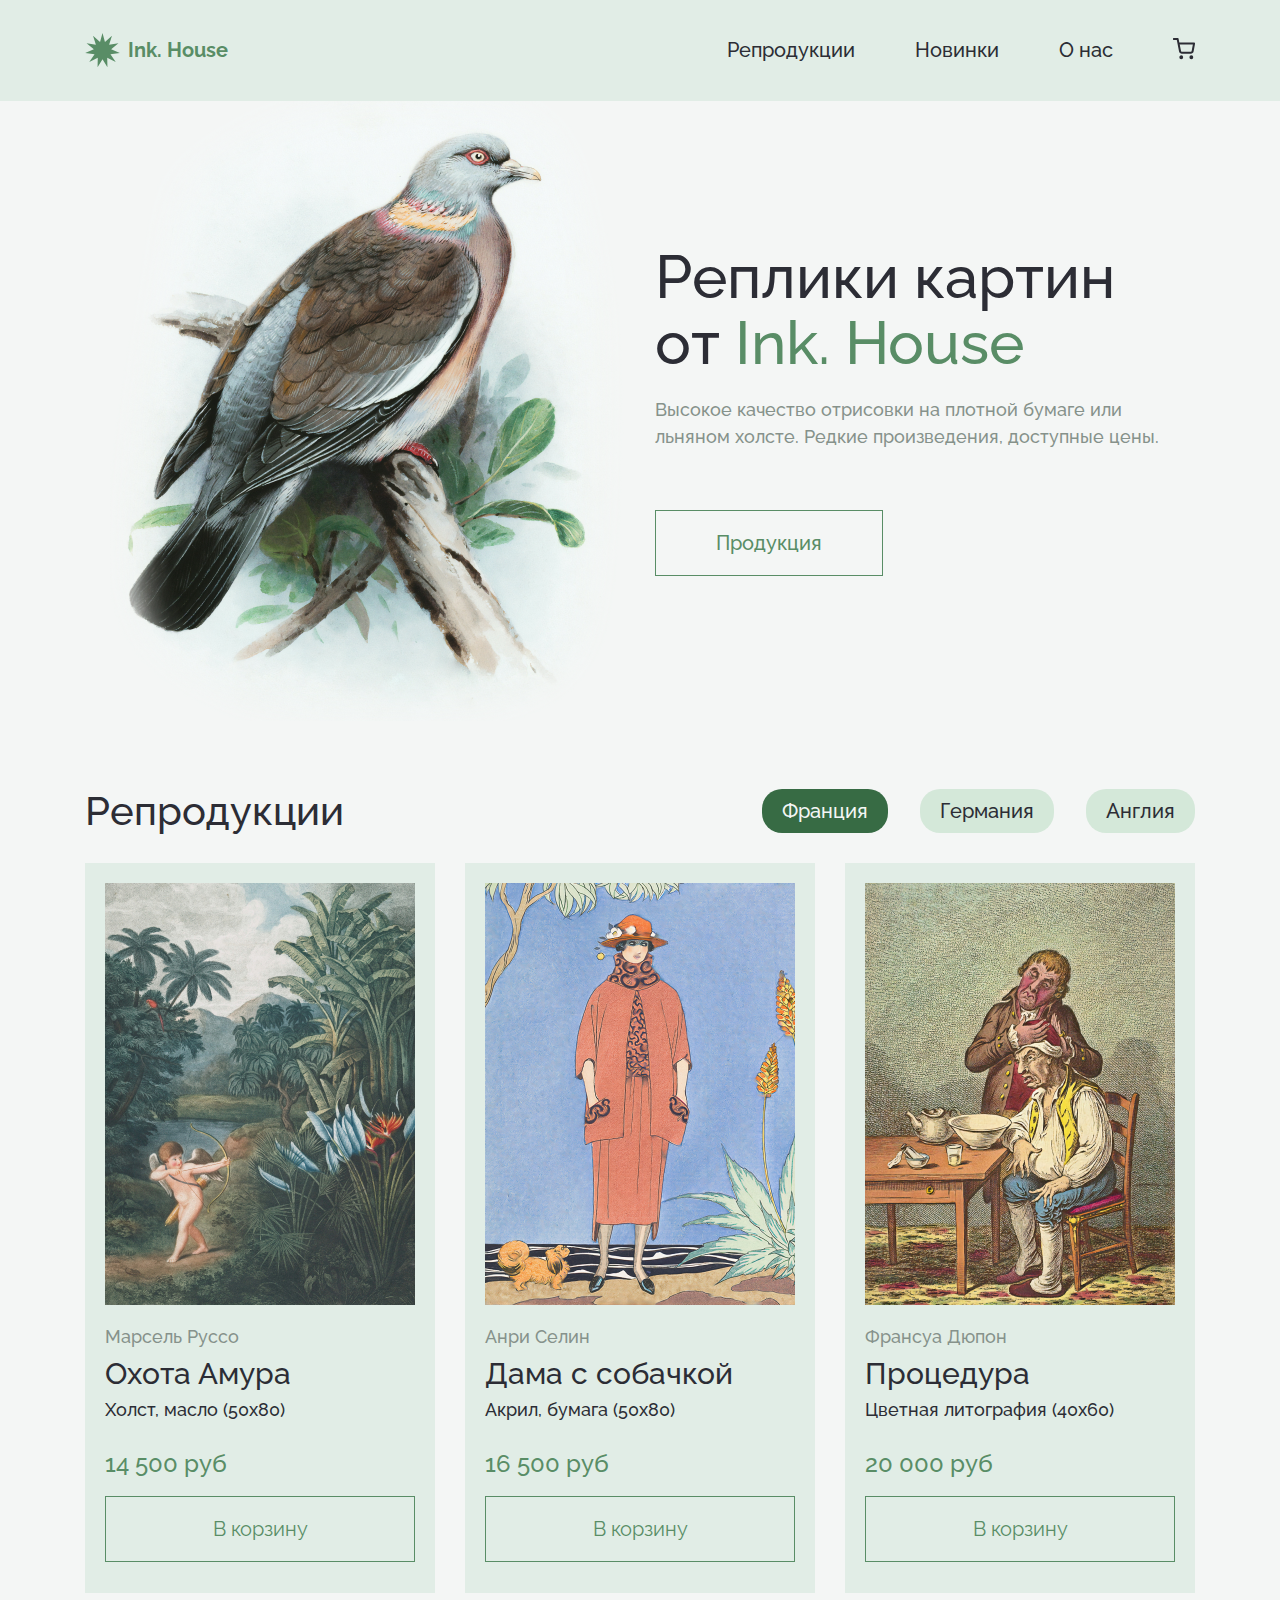
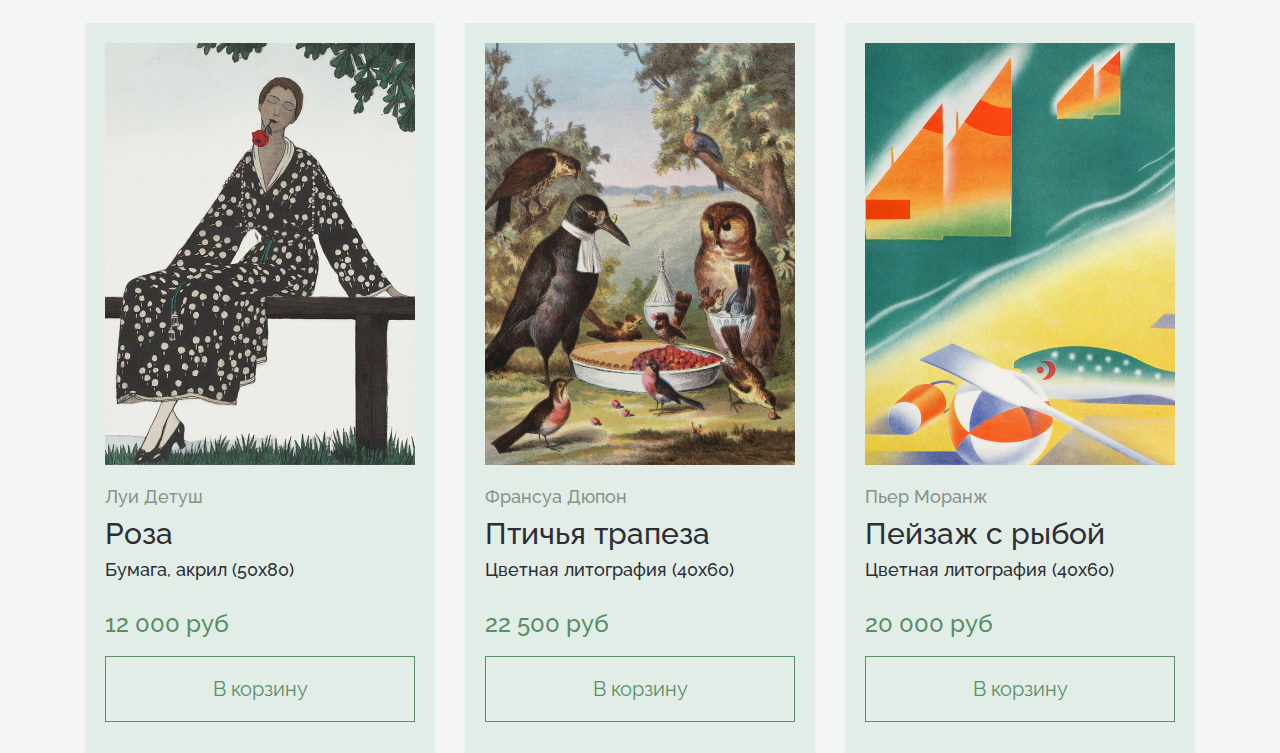
==== ink-house/index.html @ a447dfae "add new site w header, section hero and section paint" ====
<!DOCTYPE html>
<html lang="en">

<head>
	<meta charset="UTF-8">
	<meta name="viewport" content="width=device-width, initial-scale=1.0">
	<link rel="preconnect" href="https://fonts.googleapis.com">
	<link rel="preconnect" href="https://fonts.gstatic.com" crossorigin>
	<link href="https://fonts.googleapis.com/css2?family=Raleway:wght@500;700&display=swap" rel="stylesheet">
	<link rel="stylesheet" href="style.css">
	<title>Ink House</title>
</head>

<body>
	<header class="header">
		<div class="container">
			<div class="header__inner">
				<a class="header__logo" href="#">
					<img class='logo-img' src="./img/logo.svg" alt="logo">
					<span class='logo-text'>Ink. House</span>
				</a>
				<nav class="header__nav">
					<ul class="header__menu">
						<li class="header__item"><a class='header__link' href="#">Репродукции</a></li>
						<li class="header__item"><a class='header__link' href="#">Новинки</a></li>
						<li class="header__item"><a class='header__link' href="#">О нас</a></li>
						<li class="header__item"><a class='header__link' href="#"><img src="./img/cart.svg" alt="cart"></a></li>
					</ul>
				</nav>
			</div>
		</div>
	</header>
	<main class="main">
		<section class="hero">
			<div class="container">
				<div class="hero__inner">
					<img src="./img/bird.png" alt="hero__bird">
					<div class="hero__information">
						<h1 class="hero__title main-title">
							Реплики картин <br> от <span>Ink. House</span>
						</h1>
						<p class="hero__text">Высокое качество отрисовки на плотной бумаге или льняном холсте. Редкие произведения,
							доступные цены.</p>
						<button class="hero__button button">
							Продукция
						</button>
					</div>
				</div>
			</div>
		</section>
		<section class="paint">
			<div class="container">
				<div class="paint__inner">
					<div class="paint__top">
						<h3 class="paint_title title">Репродукции</h3>
						<div class="paint__btns">
							<button class="paint__btn paint__btn--active">Франция</button><button
								class="paint__btn">Германия</button><button class="paint__btn">Англия</button>
						</div>
					</div>
					<div class="paint__cards">
						<div class="card">
							<img class="card-img" src="./img/card-1.jpg" alt="card-1">
							<p class="card__author">Марсель Руссо</p>
							<p class="card__name">
								Охота Амура
							</p>
							<p class="card__desc">
								Холст, масло (50х80)
							</p>
							<p class="card__price">
								14 500 руб
							</p>
							<button class="button card__btn">
								В корзину
							</button>
						</div>
						<div class="card">
							<img class="card-img" src="./img/card-2.jpg" alt="card-2">
							<p class="card__author">Анри Селин</p>
							<p class="card__name">
								Дама с собачкой
							</p>
							<p class="card__desc">
								Акрил, бумага (50х80)
							</p>
							<p class="card__price">
								16 500 руб
							</p>
							<button class="button card__btn">
								В корзину
							</button>
						</div>
						<div class="card">
							<img class="card-img" src="./img/card-3.jpg" alt="card-3">
							<p class="card__author">Франсуа Дюпон</p>
							<p class="card__name">
								Процедура
							</p>
							<p class="card__desc">
								Цветная литография (40х60)
							</p>
							<p class="card__price">
								20 000 руб
							</p>
							<button class="button card__btn">
								В корзину
							</button>
						</div>
						<div class="card">
							<img class="card-img" src="./img/card-4.jpg" alt="card-4">
							<p class="card__author">Луи Детуш</p>
							<p class="card__name">
								Роза
							</p>
							<p class="card__desc">
								Бумага, акрил (50х80)
							</p>
							<p class="card__price">
								12 000 руб
							</p>
							<button class="button card__btn">
								В корзину
							</button>
						</div>
						<div class="card">
							<img class="card-img" src="./img/card-5.jpg" alt="card-5">
							<p class="card__author">Франсуа Дюпон</p>
							<p class="card__name">
								Птичья трапеза
							</p>
							<p class="card__desc">
								Цветная литография (40х60)
							</p>
							<p class="card__price">
								22 500 руб
							</p>
							<button class="button card__btn">
								В корзину
							</button>
						</div>
						<div class="card">
							<img class="card-img" src="./img/card-6.jpg" alt="card-6">
							<p class="card__author">Пьер Моранж</p>
							<p class="card__name">
								Пейзаж с рыбой
							</p>
							<p class="card__desc">
								Цветная литография (40х60)
							</p>
							<p class="card__price">
								20 000 руб
							</p>
							<button class="button card__btn">
								В корзину
							</button>
						</div>
					</div>
				</div>
			</div>
		</section>
	</main>
</body>

</html>
---- ink-house/style.css ----
html {
	box-sizing: border-box;
}

*,
*::after,
*::before {
	box-sizing: inherit;
	margin: 0;
	padding: 0;
}

ul {
	list-style-type: none;
}

a {
	text-decoration: none;
	color: inherit;
}

body {
	font-family: 'Raleway', sans-serif;
	font-weight: 500;
	font-size: 18px;
	line-height: 24px;
	color: #2c2d35;
}

html,
body {
	height: 100%;
}

.button {
	padding: 20px 60px;
	border: 1px solid #598d66;
	background-color: transparent;
	color: #598d66;
	cursor: pointer;
	font-family: 'Raleway', sans-serif;
}

.title {
	font-size: 40px;
	line-height: 44px;
	font-weight: 500;
}

.container {
	max-width: 1160px;
	margin: 0 auto;
	padding: 0 10px;
}

.header {
	background-color: #e1ede6;
}
.header__inner {
	display: flex;
	justify-content: space-between;
	padding-top: 38px;
	padding-bottom: 33px;
	padding-left: 15px;
	padding-right: 15px;
	font-size: 20px;
}
.header__logo {
	display: flex;
	align-items: top;
	color: #598d66;
	gap: 8px;
	font-weight: 700;
}

.logo-img {
	margin-top: -5px;
}
.header__menu {
	display: flex;
	gap: 60px;
}
.hero {
	background-color: #f4f6f5;
	padding-bottom: 68px;
}
.hero__inner {
	display: flex;
	padding: 0 15px;
	gap: 30px;
}

.hero__information {
	padding-top: 143px;
}

.main-title {
	color: #2c2d35;
	font-family: Raleway;
	font-size: 60px;
	font-style: normal;
	font-weight: 500;
	line-height: 110%;
	margin-bottom: 20px;
}
.main-title span {
	color: #598d66;
	font-family: Raleway;
	font-size: 60px;
	font-style: normal;
	font-weight: 500;
	line-height: 110%;
}
.hero__text {
	color: #86928b;
	font-family: Raleway;
	font-size: 18px;
	font-style: normal;
	font-weight: 500;
	line-height: 150%;
	margin-bottom: 60px;
}
.hero__button {
	font-size: 20px;
	font-style: normal;
	font-weight: 500;
}
.paint {
	background-color: #f4f6f5;
}

.paint__inner {
	padding-left: 15px;
	padding-right: 15px;
}

.paint__top {
	display: flex;
	justify-content: space-between;
	margin-bottom: 30px;
}
.paint__btns {
	display: flex;
	gap: 32px;
}

.paint__btn {
	font-family: 'Raleway', sans-serif;
	border-radius: 20px;
	background: #d4e8d9;
	padding: 10px 20px;
	border: none;
	color: #2c2d35;
	font-size: 20px;
	font-style: normal;
	font-weight: 500;
	cursor: pointer;
}

.paint__btn--active {
	background-color: #376b44;
	color: #f4f6f5;
}

.card {
	background-color: #e1ede6;
	width: 350px;
	height: 730px;
	padding: 20px;
}

.card-img {
	margin-bottom: 14px;
}

.card__author {
	color: #86928b;
	font-size: 18px;
	font-weight: 500;
	margin-bottom: 13px;
}

.card__name {
	color: #2c2d35;
	font-size: 30px;
	font-weight: 500;
	margin-bottom: 12px;
}

.card__desc {
	color: #2c2d35;
	font-size: 18px;
	font-weight: 500;
	margin-bottom: 30px;
}

.card__price {
	color: #598d66;
	font-size: 24px;
	font-weight: 500;
	margin-bottom: 20px;
}

.card__btn {
	width: 100%;
	font-family: Raleway;
	font-size: 20px;
}

.paint__cards {
	display: grid;
	grid-template-columns: repeat(3, 1fr);
	gap: 30px;
}
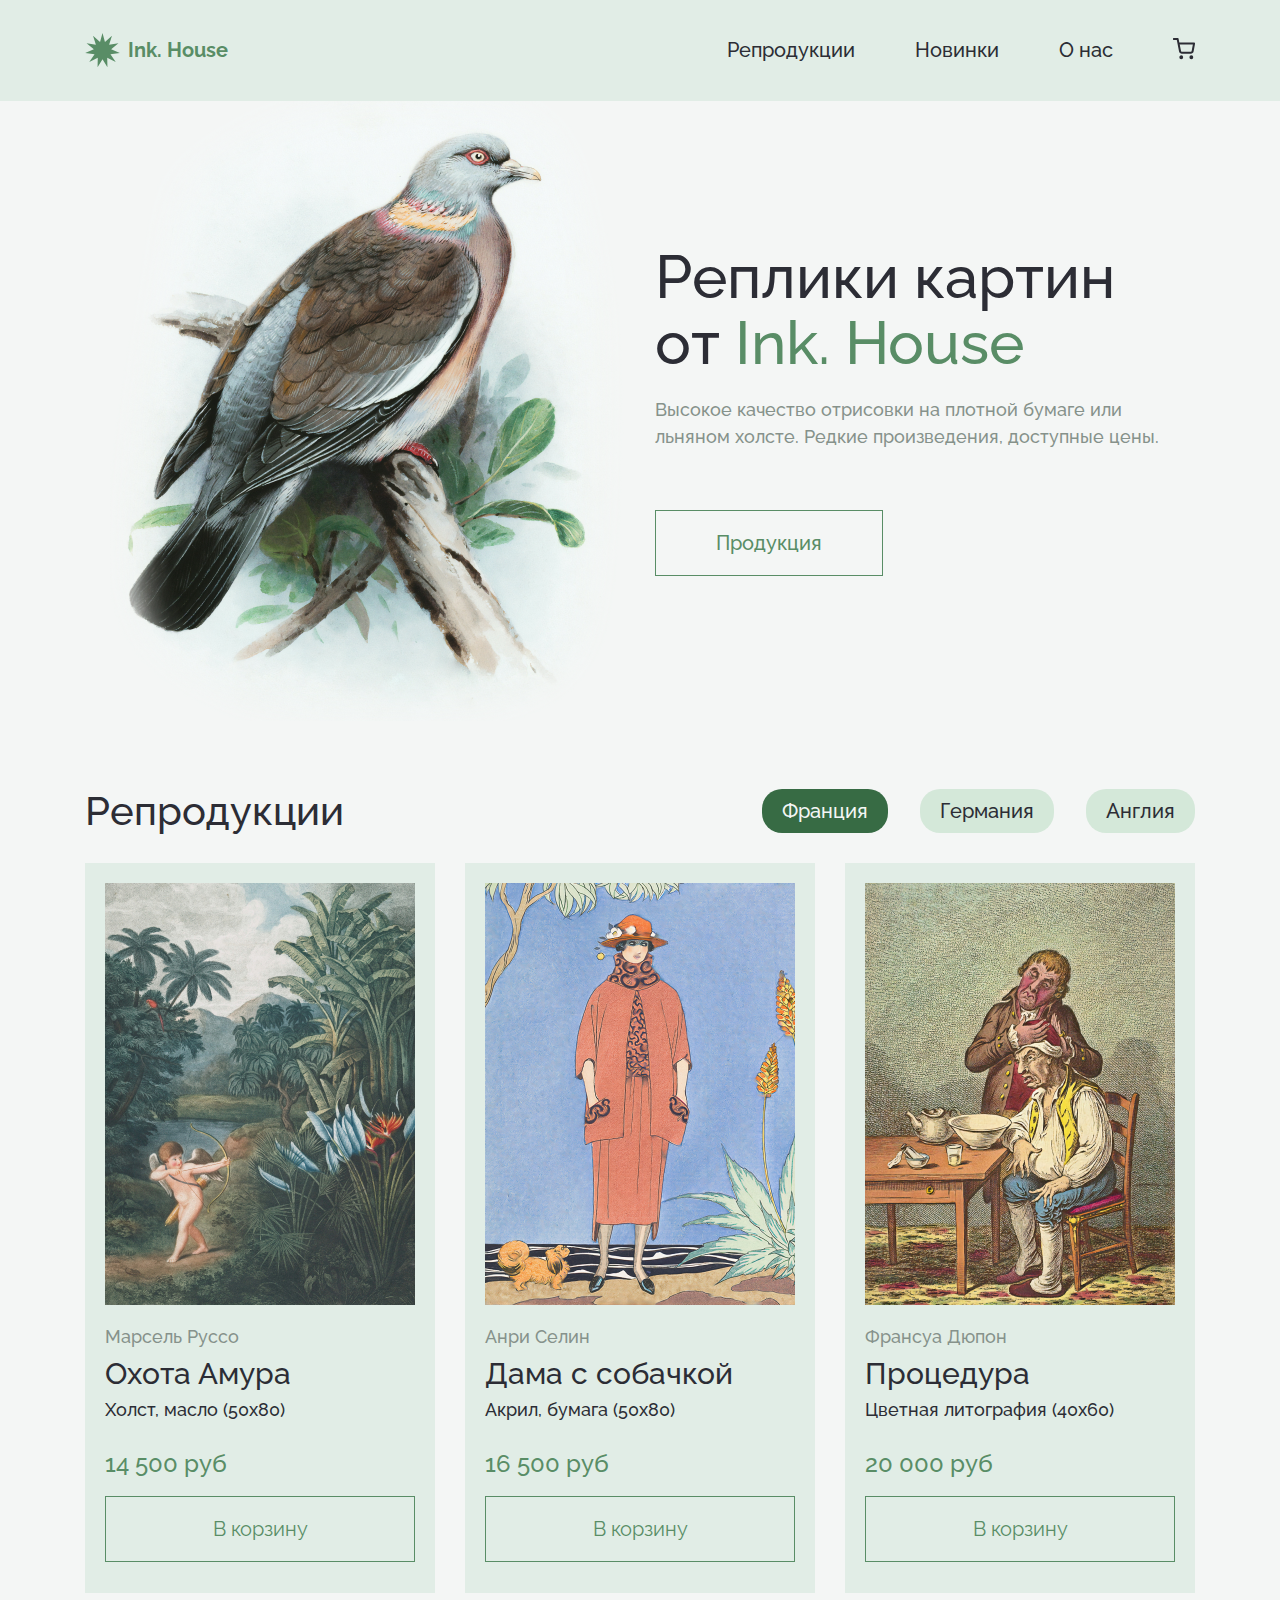
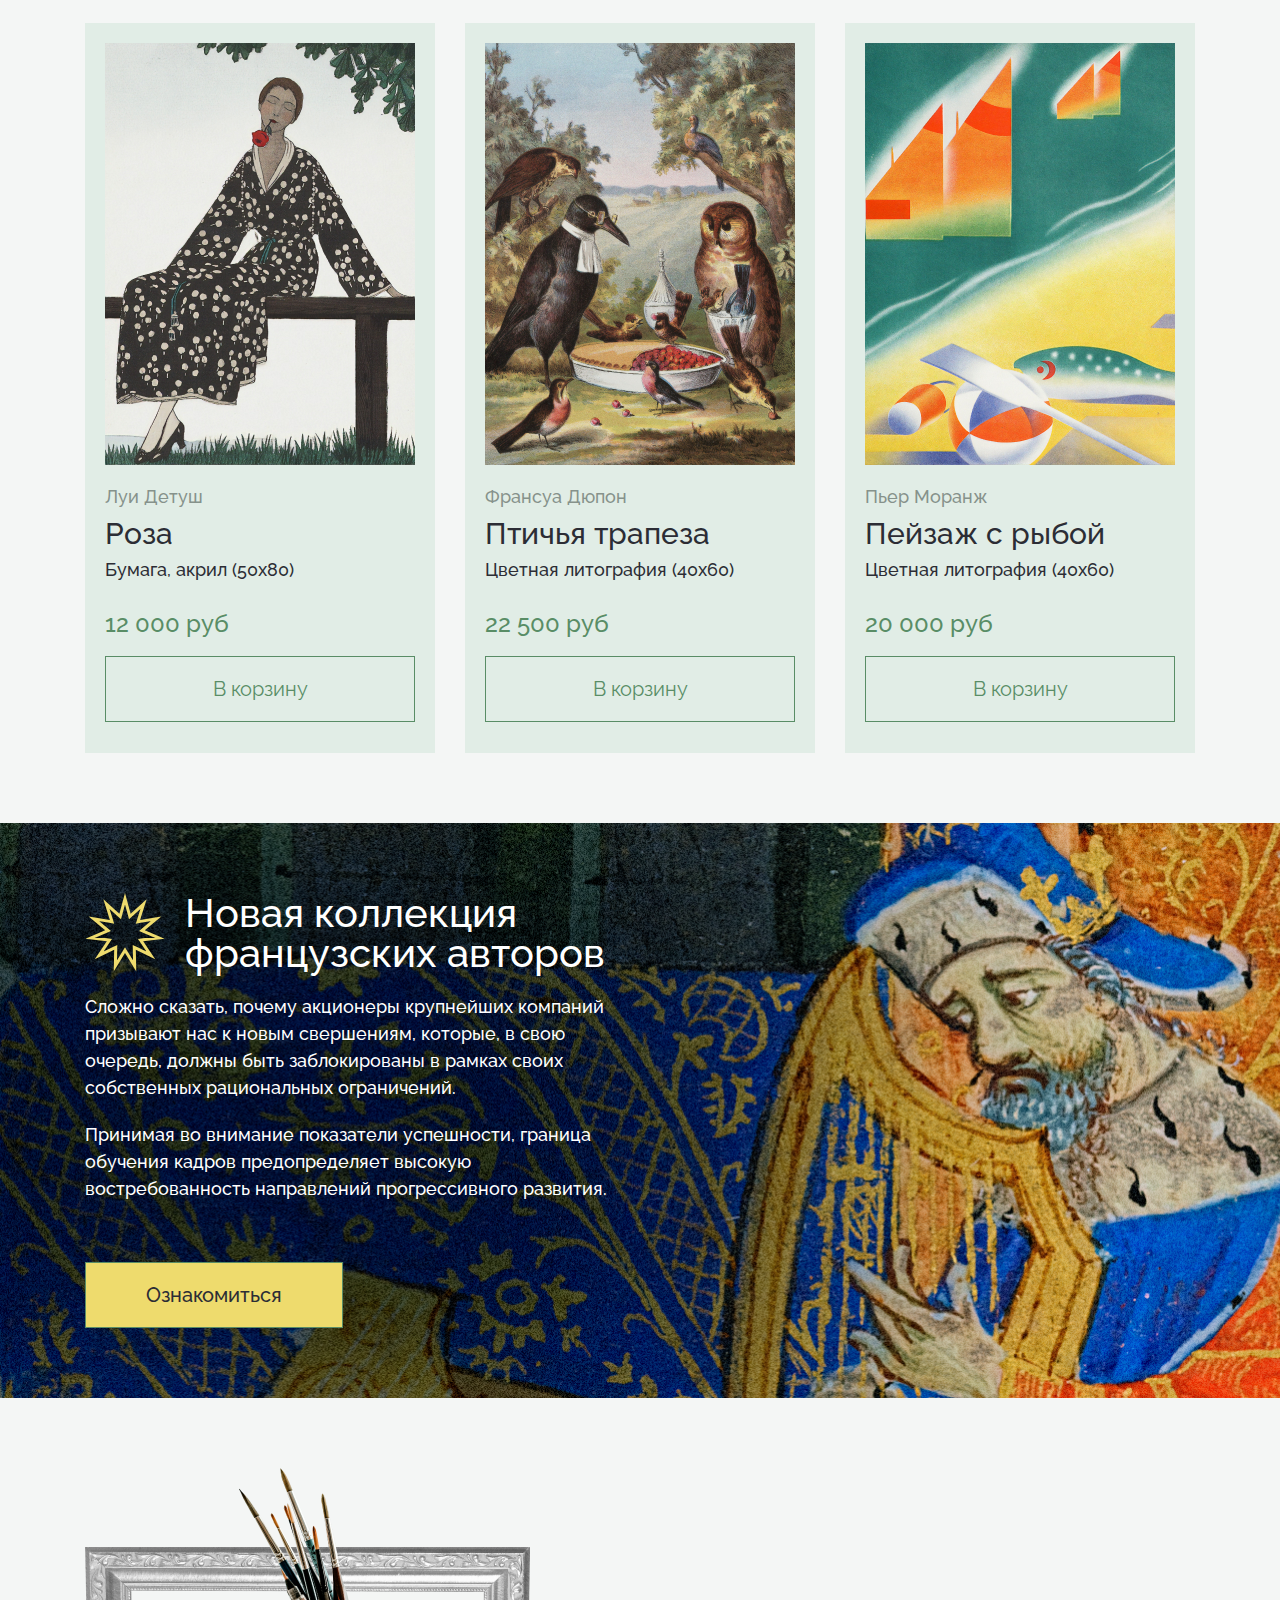
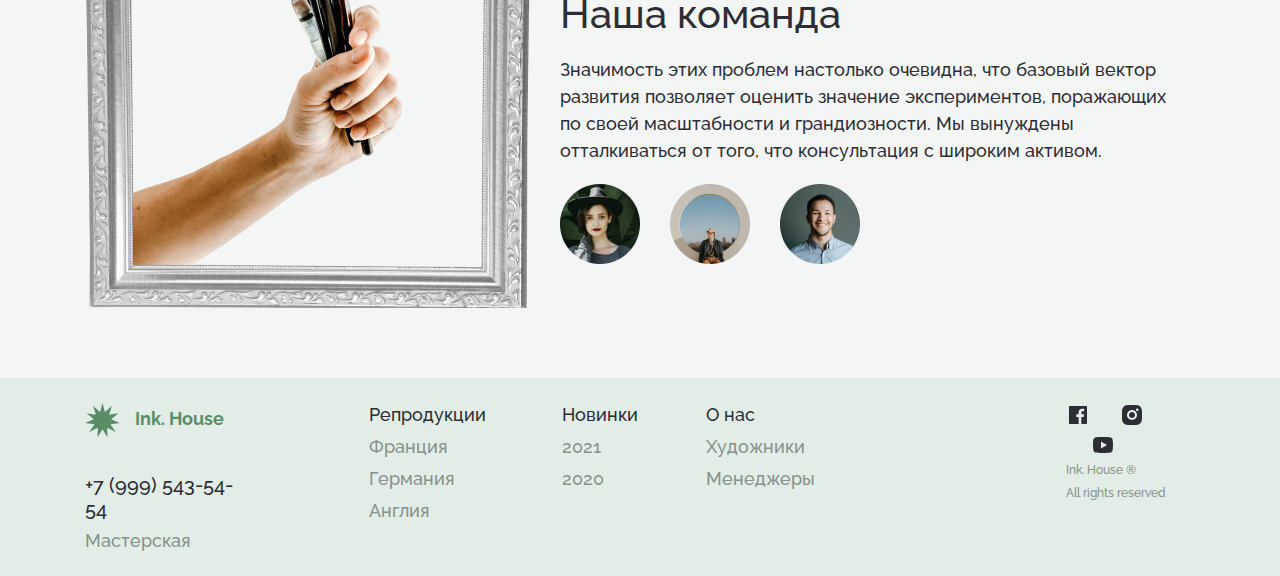
==== commit 5420496b: "add 1440 desktop ink house" ====
--- a/ink-house/index.html
+++ b/ink-house/index.html
@@ -159,7 +159,109 @@
 				</div>
 			</div>
 		</section>
+		<section class="new_collection">
+			<div class="container">
+				<div class="new_collection__inner">
+					<h2 class="new_collection__title title">Новая коллекция <br> французских авторов</h2>
+					<p class="new_collection__descr">
+						Сложно сказать, почему акционеры крупнейших компаний призывают нас к новым свершениям, которые, в свою
+						очередь, должны быть заблокированы в рамках своих собственных рациональных ограничений.
+					</p>
+					<p class="new_collection__descr">
+						Принимая во внимание показатели успешности, граница обучения кадров предопределяет высокую востребованность
+						направлений прогрессивного развития.
+					</p>
+					<button class="new_collection__btn button">
+						Ознакомиться
+					</button>
+				</div>
+			</div>
+		</section>
+		<section class="our-team">
+			<div class="container">
+				<div class="our-team__inner">
+					<img class="our-team__img" src="./img/our-team-img.png" alt="our-team-img">
+					<div class="our-team__descr">
+						<h2 class="our-team__title title">Наша команда</h2>
+						<p class="our-team__text">Значимость этих проблем настолько очевидна, что базовый вектор развития позволяет
+							оценить значение экспериментов, поражающих по своей масштабности и грандиозности. Мы вынуждены
+							отталкиваться от того, что консультация с широким активом.</p>
+						<img class="our-team__img" src="./img/our-team-circles.png" alt="our-team-circles">
+					</div>
+				</div>
+			</div>
+		</section>
 	</main>
+	<div class="footer">
+		<div class="container">
+			<div class="footer__inner">
+				<div class="footer__left">
+					<p class="footer__left-logo">
+						Ink. House
+					</p>
+					<p class="footer__left-number">
+						+7 (999) 543-54-54
+					</p>
+					<span class="footer__left-span">
+						Мастерская
+					</span>
+				</div>
+				<div class="footer__right">
+					<div class="footer__menu">
+						<ul class="footer__right-menu menu">
+							<li class="menu-item">
+								<a class="menu-link" href="#">Репродукции</a>
+							</li>
+							<li class="menu-item">
+								<a class="menu-link" href="#">Франция</a>
+							</li>
+							<li class="menu-item">
+								<a class="menu-link" href="#">Германия</a>
+							</li>
+							<li class="menu-item">
+								<a class="menu-link" href="#">Англия</a>
+							</li>
+						</ul>
+						<ul class="footer__right-menu menu">
+							<li class="menu-item">
+								<a class="menu-link" href="#">Новинки</a>
+							</li>
+							<li class="menu-item">
+								<a class="menu-link" href="#">2021</a>
+							</li>
+							<li class="menu-item">
+								<a class="menu-link" href="#">2020</a>
+							</li>
+						</ul>
+						<ul class="footer__right-menu menu">
+							<li class="menu-item">
+								<a class="menu-link" href="#">О нас</a>
+							</li>
+							<li class="menu-item">
+								<a class="menu-link" href="#">Художники</a>
+							</li>
+							<li class="menu-item">
+								<a class="menu-link" href="#">Менеджеры</a>
+							</li>
+						</ul>
+					</div>
+
+					<div class="footer__socials">
+						<img class="footer__right-socials" src="./img/fb.svg" alt="fb">
+						<img class="footer__right-socials" src="./img/inst.svg" alt="inst">
+						<img class="footer__right-socials" src="./img/yt.svg" alt="yt">
+						<p class="footer__right-text">
+							Ink. House ®
+						</p>
+						<p class="footer__right-text">
+							All rights reserved
+						</p>
+					</div>
+				</div>
+			</div>
+		</div>
+	</div>
+	</div>
 </body>
 
 </html>--- a/ink-house/style.css
+++ b/ink-house/style.css
@@ -127,6 +127,7 @@
 }
 .paint {
 	background-color: #f4f6f5;
+	padding-bottom: 70px;
 }
 
 .paint__inner {
@@ -212,3 +213,156 @@
 	grid-template-columns: repeat(3, 1fr);
 	gap: 30px;
 }
+
+.new_collection {
+	background-image: url(./img/new-collection-bgr.png);
+	background-size: cover;
+	background-repeat: no-repeat;
+	color: white;
+}
+
+.new_collection__inner {
+	padding: 70px 15px;
+}
+
+.new_collection__title {
+	background-image: url(./img/star.svg);
+	background-repeat: no-repeat;
+	padding-left: 100px;
+	margin-bottom: 20px;
+	line-height: 40px;
+}
+
+.new_collection__descr {
+	font-size: 18px;
+	margin-bottom: 20px;
+	max-width: 552px;
+	line-height: 27px;
+}
+
+.new_collection__descr + .new_collection__descr {
+	margin-bottom: 60px;
+}
+
+.new_collection__btn {
+	background: #eedb6d;
+	color: #2c2d35;
+	font-family: Raleway;
+	font-size: 20px;
+	font-style: normal;
+	font-weight: 500;
+	line-height: normal;
+}
+
+.our-team {
+	background: #f4f6f5;
+}
+
+.our-team__inner {
+	padding: 70px 15px;
+	display: flex;
+	gap: 30px;
+}
+
+.our-team__descr {
+	padding-top: 124px;
+}
+
+.our-team__title {
+	padding-bottom: 20px;
+}
+
+.our-team__text {
+	padding-bottom: 20px;
+	line-height: 27px;
+}
+
+.footer {
+	background: #e1ede6;
+	padding-top: 25px;
+	padding-bottom: 23px;
+	color: #86928b;
+}
+
+.footer__inner {
+	padding-left: 15px;
+	padding-right: 15px;
+	display: flex;
+	justify-content: space-between;
+}
+
+.footer__left {
+	margin-right: 115px;
+}
+
+.footer__right {
+	display: flex;
+	flex-grow: 1;
+}
+
+.footer__right-menu {
+	display: flex;
+	flex-direction: column;
+}
+
+.footer__right-menu > li:first-child {
+	color: #2c2d35;
+}
+
+.menu-item + .menu-item {
+	padding-top: 8px;
+}
+.footer__right-socials + .footer__right-socials {
+	margin-left: 25px;
+}
+
+.footer__left-logo {
+	color: #598d66;
+	line-height: 31px;
+	font-weight: 700;
+	background-image: url(./img/footer-star.svg);
+	background-repeat: no-repeat;
+	padding-left: 50px;
+	margin-bottom: 35px;
+	height: 35px;
+}
+
+.footer__left-number {
+	color: #2c2d35;
+	margin-bottom: 8px;
+	font-family: Raleway;
+	font-size: 20px;
+	font-style: normal;
+	font-weight: 500;
+	line-height: normal;
+	max-width: 170px;
+}
+
+.footer__menu {
+	display: flex;
+	margin-right: 251px;
+}
+
+.footer__right-menu:nth-child(1) {
+	margin-right: 76px;
+}
+.footer__right-menu:nth-child(2) {
+	margin-right: 68px;
+}
+.footer__right-text {
+	font-family: Raleway;
+	font-size: 12px;
+	font-style: normal;
+	font-weight: 500;
+	line-height: 120%;
+}
+.footer__right-text {
+	margin-bottom: 9px;
+}
+@media (max-width: 1200px) {
+	.paint__cards {
+		grid-template-columns: repeat(2, 1fr);
+		margin: 0 auto;
+		justify-items: center;
+	}
+}
